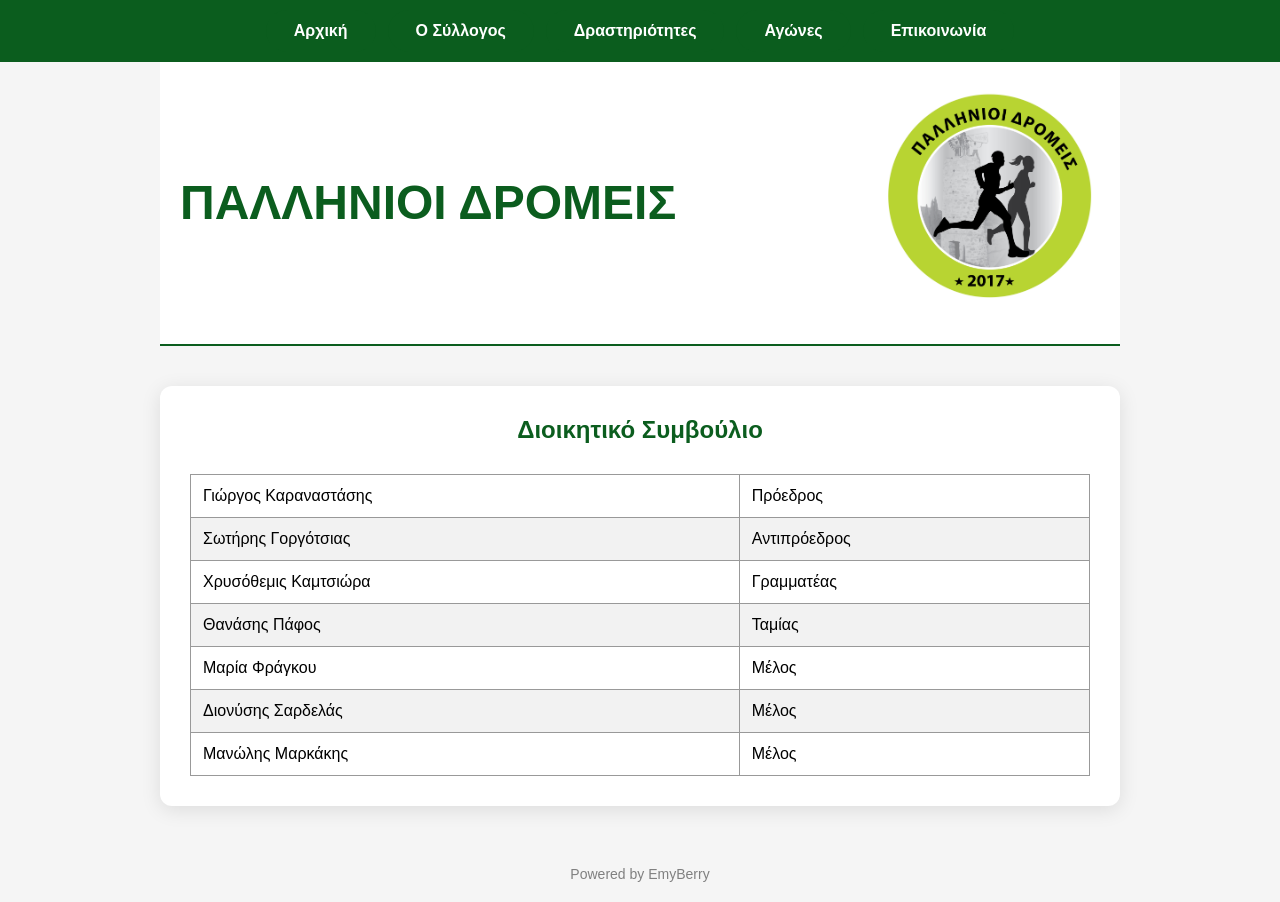
==== index.html @ fac414ab "Update index.html" ====
<!DOCTYPE html>

<html lang="el">
<head>
<meta charset="utf-8"/>
<meta content="width=device-width, initial-scale=1" name="viewport"/>
<title>Παλλήνιοι Δρομείς</title>
<style>

body {
    margin: 0;
    font-family: Arial, Helvetica, sans-serif;
    background-color: #f5f5f5;
    display: flex;
    flex-direction: column;
    align-items: center;
    min-height: 100vh;
}


/* MENU */

.top-menu {
    width: 100%;
    background-color: #0B5D1E;
    padding: 10px 0;
}

.top-menu ul {
    margin: 0;
    padding: 0;
    list-style: none;
    display: flex;
    justify-content: center;
    gap: 12px;
}

.top-menu a {

    display: block;
    padding: 12px 28px;

    color: white;
    text-decoration: none;
    font-weight: bold;

    background-color: #0B5D1E;

    border-radius: 25px;

    transition: all 0.3s ease;
}


.top-menu a:hover {

    background-color: #8BC34A;
    color: white;

    transform: translateY(-2px);

}


/* HEADER */

.header {

    width: 100%;
    max-width: 960px;

    display: flex;
    justify-content: space-between;
    align-items: center;

    padding: 30px 20px;

    background-color: white;

    box-sizing: border-box;

    border-bottom: 2px solid #0B5D1E;

}


.title {

    font-size: 48px;
    font-weight: bold;

    color: #0B5D1E;

    margin:0;

}


.logo {

    max-width:220px;
    height:auto;

}


/* CONTENT */

.content {

    width:100%;
    max-width:960px;

    margin:40px 20px;

    background:white;

    padding:30px;

    box-sizing:border-box;

    border-radius:12px;

    box-shadow:0 4px 20px rgba(0,0,0,0.1);

}


h2 {

    color:#0B5D1E;

    margin-top:0;

    margin-bottom:20px;

    text-align:center;

}



p {

    font-size:16px;

    line-height:1.5;

    text-align:center;

}


/* TABLE */

table {

    border-collapse:collapse;

    width:100%;

    font-size:16px;

    margin-top:30px;

}


th, td {

    border:1px solid #999;

    padding:12px;

    text-align:left;

}


th {

    background-color:#0B5D1E;

    color:white;

}


tr:nth-child(even){

    background-color:#f2f2f2;

}


/* SOCIAL */

.social-links {

    text-align:center;

    line-height:1.6;

    font-size:14px;

}


.social-links a {

    color:#0000EE;

    text-decoration:underline;

}


.social-links a:hover {

    color:#8BC34A;

}



/* FOOTER */


.footer {

    margin-top:auto;

    padding:20px;

    text-align:center;

    color:gray;

    font-size:14px;

}



/* MOBILE */

@media (max-width: 600px) {

    body {
        font-size: 90%;
    }

    h1 {
        font-size: 28px;
    }

    h2 {
        font-size: 22px;
    }

    h3 {
        font-size: 18px;
    }

    p {
        font-size: 15px;
    }

    img {
        max-width: 90%;
        height: auto;
    }

}

</style>
</head>
<body>
<nav class="top-menu">
<ul><li><a href="index.html">Αρχική</a></li>
<li><a href="link1.html">Ο Σύλλογος</a></li>
<li><a href="link2.html">Δραστηριότητες</a></li>
<li><a href="link3.html">Αγώνες</a></li>
<li><a href="link4.html">Επικοινωνία</a></li>
</ul>
</nav>
<header class="header">
<h1 class="title">ΠΑΛΛΗΝΙΟΙ ΔΡΟΜΕΙΣ</h1>
<img alt="Παλλήνιοι Δρομείς Logo" class="logo" src="Παλλήνιοι Δρομείς Logo High resolution.jpg"/>
</header>
<main class="content">
<section class="board">
<h2>Διοικητικό Συμβούλιο</h2>
<table>
<tr>
<td>Γιώργος Καραναστάσης</td>
<td>Πρόεδρος</td>
</tr>
<tr>
<td>Σωτήρης Γοργότσιας</td>
<td>Αντιπρόεδρος</td>
</tr>
<tr>
<td>Χρυσόθεμις Καμτσιώρα</td>
<td>Γραμματέας</td>
</tr>
<tr>
<td>Θανάσης Πάφος</td>
<td>Ταμίας</td>
</tr>
<tr>
<td>Μαρία Φράγκου</td>
<td>Μέλος</td>
</tr>
<tr>
<td>Διονύσης Σαρδελάς</td>
<td>Μέλος</td>
</tr>
<tr>
<td>Μανώλης Μαρκάκης</td>
<td>Μέλος</td>
</tr>
</table>
</section>
</main>

<footer class="footer">

Powered by EmyBerry

</footer>
</body>
</html>
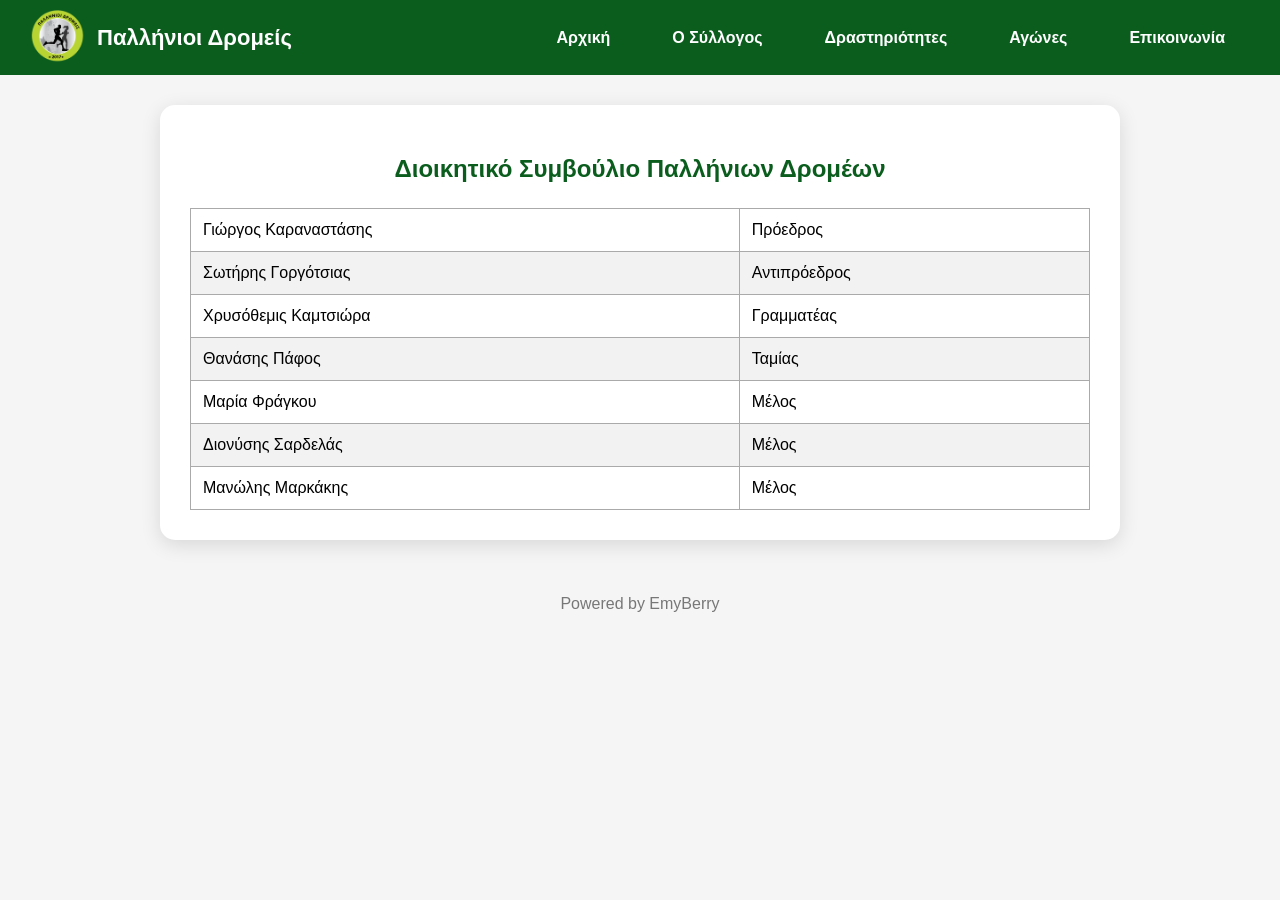
==== commit 0f549ca5: "Add files via upload" ====
--- a/index.html
+++ b/index.html
@@ -1,333 +1,542 @@
-<!DOCTYPE html>
-
-<html lang="el">
-<head>
-<meta charset="utf-8"/>
-<meta content="width=device-width, initial-scale=1" name="viewport"/>
-<title>Παλλήνιοι Δρομείς</title>
-<style>
-
-body {
-    margin: 0;
-    font-family: Arial, Helvetica, sans-serif;
-    background-color: #f5f5f5;
-    display: flex;
-    flex-direction: column;
-    align-items: center;
-    min-height: 100vh;
-}
-
-
-/* MENU */
-
-.top-menu {
-    width: 100%;
-    background-color: #0B5D1E;
-    padding: 10px 0;
-}
-
-.top-menu ul {
-    margin: 0;
-    padding: 0;
-    list-style: none;
-    display: flex;
-    justify-content: center;
-    gap: 12px;
-}
-
-.top-menu a {
-
-    display: block;
-    padding: 12px 28px;
-
-    color: white;
-    text-decoration: none;
-    font-weight: bold;
-
-    background-color: #0B5D1E;
-
-    border-radius: 25px;
-
-    transition: all 0.3s ease;
-}
-
-
-.top-menu a:hover {
-
-    background-color: #8BC34A;
-    color: white;
-
-    transform: translateY(-2px);
-
-}
-
-
-/* HEADER */
-
-.header {
-
-    width: 100%;
-    max-width: 960px;
-
-    display: flex;
-    justify-content: space-between;
-    align-items: center;
-
-    padding: 30px 20px;
-
-    background-color: white;
-
-    box-sizing: border-box;
-
-    border-bottom: 2px solid #0B5D1E;
-
-}
-
-
-.title {
-
-    font-size: 48px;
-    font-weight: bold;
-
-    color: #0B5D1E;
-
-    margin:0;
-
-}
-
-
-.logo {
-
-    max-width:220px;
-    height:auto;
-
-}
-
-
-/* CONTENT */
-
-.content {
-
-    width:100%;
-    max-width:960px;
-
-    margin:40px 20px;
-
-    background:white;
-
-    padding:30px;
-
-    box-sizing:border-box;
-
-    border-radius:12px;
-
-    box-shadow:0 4px 20px rgba(0,0,0,0.1);
-
-}
-
-
-h2 {
-
-    color:#0B5D1E;
-
-    margin-top:0;
-
-    margin-bottom:20px;
-
-    text-align:center;
-
-}
-
-
-
-p {
-
-    font-size:16px;
-
-    line-height:1.5;
-
-    text-align:center;
-
-}
-
-
-/* TABLE */
-
-table {
-
-    border-collapse:collapse;
-
-    width:100%;
-
-    font-size:16px;
-
-    margin-top:30px;
-
-}
-
-
-th, td {
-
-    border:1px solid #999;
-
-    padding:12px;
-
-    text-align:left;
-
-}
-
-
-th {
-
-    background-color:#0B5D1E;
-
-    color:white;
-
-}
-
-
-tr:nth-child(even){
-
-    background-color:#f2f2f2;
-
-}
-
-
-/* SOCIAL */
-
-.social-links {
-
-    text-align:center;
-
-    line-height:1.6;
-
-    font-size:14px;
-
-}
-
-
-.social-links a {
-
-    color:#0000EE;
-
-    text-decoration:underline;
-
-}
-
-
-.social-links a:hover {
-
-    color:#8BC34A;
-
-}
-
-
-
-/* FOOTER */
-
-
-.footer {
-
-    margin-top:auto;
-
-    padding:20px;
-
-    text-align:center;
-
-    color:gray;
-
-    font-size:14px;
-
-}
-
-
-
-/* MOBILE */
-
-@media (max-width: 600px) {
-
-    body {
-        font-size: 90%;
-    }
-
-    h1 {
-        font-size: 28px;
-    }
-
-    h2 {
-        font-size: 22px;
-    }
-
-    h3 {
-        font-size: 18px;
-    }
-
-    p {
-        font-size: 15px;
-    }
-
-    img {
-        max-width: 90%;
-        height: auto;
-    }
-
-}
-
-</style>
-</head>
-<body>
-<nav class="top-menu">
-<ul><li><a href="index.html">Αρχική</a></li>
-<li><a href="link1.html">Ο Σύλλογος</a></li>
-<li><a href="link2.html">Δραστηριότητες</a></li>
-<li><a href="link3.html">Αγώνες</a></li>
-<li><a href="link4.html">Επικοινωνία</a></li>
-</ul>
-</nav>
-<header class="header">
-<h1 class="title">ΠΑΛΛΗΝΙΟΙ ΔΡΟΜΕΙΣ</h1>
-<img alt="Παλλήνιοι Δρομείς Logo" class="logo" src="Παλλήνιοι Δρομείς Logo High resolution.jpg"/>
-</header>
-<main class="content">
-<section class="board">
-<h2>Διοικητικό Συμβούλιο</h2>
-<table>
-<tr>
-<td>Γιώργος Καραναστάσης</td>
-<td>Πρόεδρος</td>
-</tr>
-<tr>
-<td>Σωτήρης Γοργότσιας</td>
-<td>Αντιπρόεδρος</td>
-</tr>
-<tr>
-<td>Χρυσόθεμις Καμτσιώρα</td>
-<td>Γραμματέας</td>
-</tr>
-<tr>
-<td>Θανάσης Πάφος</td>
-<td>Ταμίας</td>
-</tr>
-<tr>
-<td>Μαρία Φράγκου</td>
-<td>Μέλος</td>
-</tr>
-<tr>
-<td>Διονύσης Σαρδελάς</td>
-<td>Μέλος</td>
-</tr>
-<tr>
-<td>Μανώλης Μαρκάκης</td>
-<td>Μέλος</td>
-</tr>
-</table>
-</section>
-</main>
-
-<footer class="footer">
-
-Powered by EmyBerry
-
-</footer>
-</body>
-</html>
+<!DOCTYPE html>
+<html lang="el">
+
+<head>
+
+<meta charset="UTF-8">
+<meta name="viewport" content="width=device-width, initial-scale=1.0">
+
+<title>Παλλήνιοι Δρομείς</title>
+
+<style>
+
+* {
+    box-sizing: border-box;
+}
+
+body {
+    margin:0;
+    font-family: Arial, Helvetica, sans-serif;
+    background:#f5f5f5;
+}
+
+
+/* ================= NAVIGATION ================= */
+
+
+.navbar {
+
+    width:100%;
+    background:#0B5D1E;
+
+    display:flex;
+    align-items:center;
+    justify-content:space-between;
+
+    padding:10px 30px;
+
+}
+
+
+/* LOGO MENU */
+
+.nav-logo {
+
+    display:flex;
+    align-items:center;
+    gap:12px;
+
+    color:white;
+    font-size:22px;
+    font-weight:bold;
+
+}
+
+
+.nav-logo img {
+
+    width:55px;
+    height:55px;
+    object-fit:contain;
+
+}
+
+
+
+/* LINKS */
+
+.nav-links {
+
+    display:flex;
+    list-style:none;
+    gap:12px;
+
+    margin:0;
+    padding:0;
+
+}
+
+
+.nav-links a {
+
+    color:white;
+    text-decoration:none;
+
+    font-weight:bold;
+
+    padding:12px 25px;
+
+    border-radius:25px;
+
+    transition:0.3s;
+
+}
+
+
+.nav-links a:hover {
+
+    background:#8BC34A;
+
+    transform:translateY(-2px);
+
+}
+
+
+/* HAMBURGER */
+
+
+.hamburger {
+
+    display:none;
+
+    color:white;
+
+    font-size:35px;
+
+    cursor:pointer;
+
+}
+
+
+
+
+/* ================= HEADER ================= */
+
+
+.header {
+
+    max-width:960px;
+
+    margin:auto;
+
+    background:white;
+
+    display:flex;
+
+    justify-content:center;
+
+    align-items:center;
+
+    padding:35px 20px;
+
+}
+
+
+.title {
+
+    color:#0B5D1E;
+
+    font-size:48px;
+
+    margin:0;
+
+    text-align:center;
+
+}
+
+
+
+.logo-main {
+
+    display:none;
+
+}
+
+
+
+/* ================= CONTENT ================= */
+
+
+.content {
+
+    max-width:960px;
+
+    margin:30px auto;
+
+    background:white;
+
+    padding:30px;
+
+    border-radius:15px;
+
+    box-shadow:0 5px 20px rgba(0,0,0,0.12);
+
+}
+
+
+
+h2 {
+
+    color:#0B5D1E;
+
+    text-align:center;
+
+}
+
+
+
+table {
+
+    width:100%;
+
+    border-collapse:collapse;
+
+    margin-top:25px;
+
+}
+
+
+
+td {
+
+    border:1px solid #aaa;
+
+    padding:12px;
+
+}
+
+
+
+tr:nth-child(even){
+
+    background:#f2f2f2;
+
+}
+
+
+
+
+/* ================= FOOTER ================= */
+
+
+.footer {
+
+    text-align:center;
+
+    padding:25px;
+
+    color:#777;
+
+}
+
+
+
+/* ================= MOBILE ================= */
+
+
+@media(max-width:700px){
+
+
+
+.navbar {
+
+    padding:10px 15px;
+
+}
+
+
+.nav-logo {
+
+    font-size:18px;
+
+}
+
+
+.nav-logo img {
+
+    width:45px;
+
+    height:45px;
+
+}
+
+
+
+.hamburger {
+
+    display:block;
+
+}
+
+
+
+/* κρυφό menu */
+
+.nav-links {
+
+    position:absolute;
+
+    top:65px;
+
+    right:15px;
+
+    width:240px;
+
+    background:#0B5D1E;
+
+    border-radius:15px;
+
+    flex-direction:column;
+
+    overflow:hidden;
+
+    opacity:0;
+
+    transform:translateY(-20px);
+
+    pointer-events:none;
+
+    transition:0.3s;
+
+}
+
+
+.nav-links.show {
+
+
+    opacity:1;
+
+    transform:translateY(0);
+
+    pointer-events:auto;
+
+
+}
+
+
+
+.nav-links li {
+
+    width:100%;
+
+}
+
+
+
+.nav-links a {
+
+    display:block;
+
+    text-align:center;
+
+    padding:18px;
+
+    border-radius:0;
+
+}
+
+
+
+.header {
+
+    padding:25px 15px;
+
+}
+
+
+
+.title {
+
+    font-size:34px;
+
+}
+
+
+
+.content {
+
+    margin:15px;
+
+    padding:20px;
+
+}
+
+
+
+}
+
+
+
+
+</style>
+
+</head>
+
+
+
+<body>
+
+
+
+<!-- MENU -->
+
+<nav class="navbar">
+
+
+<div class="nav-logo">
+
+<img src="Παλλήνιοι Δρομείς Logo High resolution.jpg">
+
+<span>
+Παλλήνιοι Δρομείς
+</span>
+
+</div>
+
+
+
+<div class="hamburger" onclick="toggleMenu()">
+
+☰
+
+</div>
+
+
+
+<ul class="nav-links" id="navLinks">
+
+
+<li>
+<a href="index.html">Αρχική</a>
+</li>
+
+
+<li>
+<a href="link1.html">Ο Σύλλογος</a>
+</li>
+
+
+<li>
+<a href="link2.html">Δραστηριότητες</a>
+</li>
+
+
+<li>
+<a href="link3.html">Αγώνες</a>
+</li>
+
+
+<li>
+<a href="link4.html">Επικοινωνία</a>
+</li>
+
+
+</ul>
+
+
+
+</nav>
+
+
+<!-- ΠΕΡΙΕΧΟΜΕΝΟ -->
+
+
+<main class="content">
+
+<h2>
+Διοικητικό Συμβούλιο Παλλήνιων Δρομέων
+</h2>
+
+<table>
+
+
+<tr>
+<td>Γιώργος Καραναστάσης</td>
+<td>Πρόεδρος</td>
+</tr>
+
+
+<tr>
+<td>Σωτήρης Γοργότσιας</td>
+<td>Αντιπρόεδρος</td>
+</tr>
+
+
+<tr>
+<td>Χρυσόθεμις Καμτσιώρα</td>
+<td>Γραμματέας</td>
+</tr>
+
+
+<tr>
+<td>Θανάσης Πάφος</td>
+<td>Ταμίας</td>
+</tr>
+
+
+<tr>
+<td>Μαρία Φράγκου</td>
+<td>Μέλος</td>
+</tr>
+
+
+<tr>
+<td>Διονύσης Σαρδελάς</td>
+<td>Μέλος</td>
+</tr>
+
+
+<tr>
+<td>Μανώλης Μαρκάκης</td>
+<td>Μέλος</td>
+</tr>
+
+
+</table>
+
+
+</main>
+
+
+
+
+
+<footer class="footer">
+
+Powered by EmyBerry
+
+</footer>
+
+
+
+
+
+<script>
+
+
+function toggleMenu(){
+
+document
+.getElementById("navLinks")
+.classList.toggle("show");
+
+}
+
+
+</script>
+
+
+
+</body>
+
+</html>
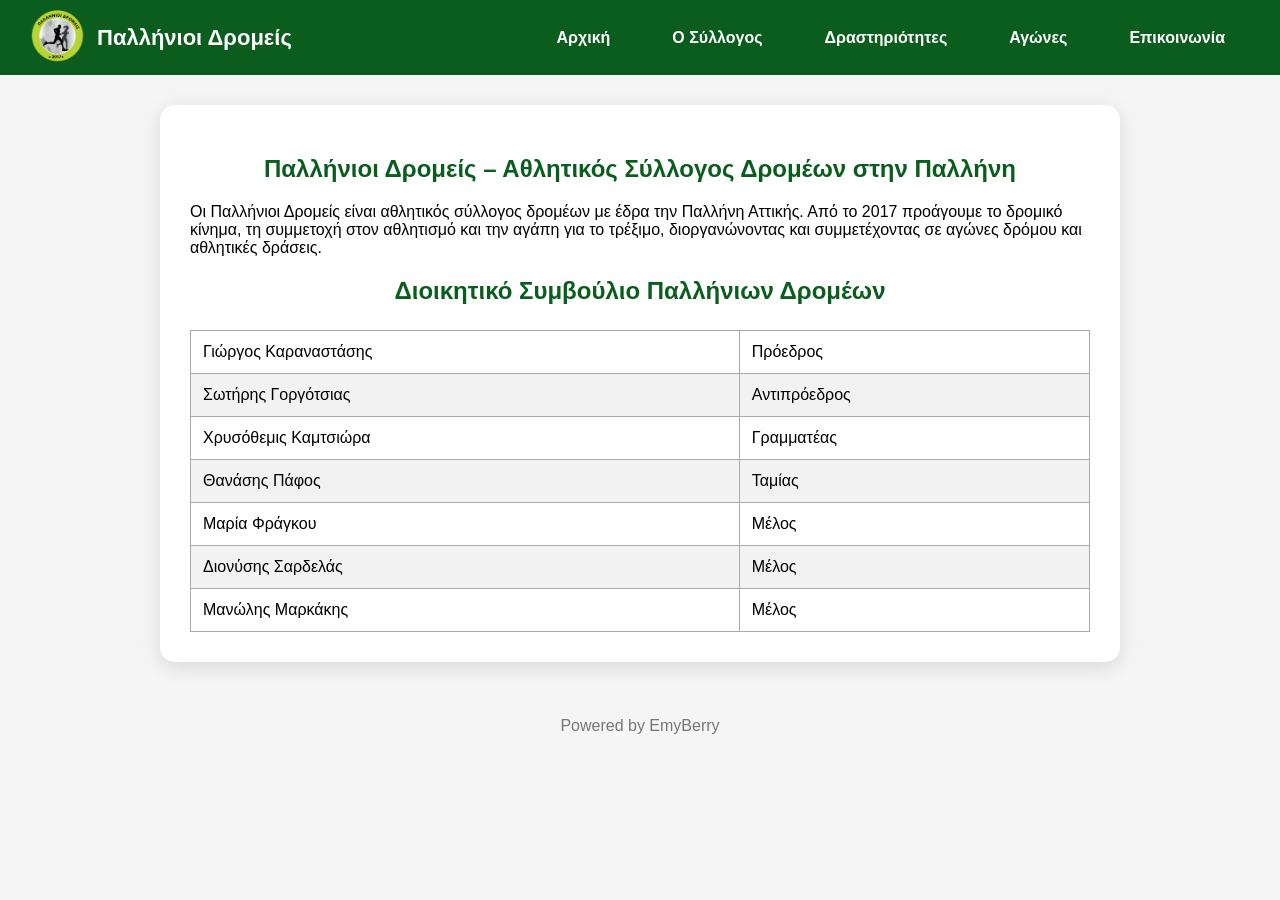
==== commit 58a518d5: "Add files via upload" ====
--- a/index.html
+++ b/index.html
@@ -4,9 +4,8 @@
 <head>
 
 <meta charset="UTF-8">
-<meta name="viewport" content="width=device-width, initial-scale=1.0">
-
-<title>Παλλήνιοι Δρομείς</title>
+<meta name="description" content="Οι Παλλήνιοι Δρομείς είναι αθλητικός σύλλογος δρομέων στην Παλλήνη Αττικής. Αγώνες δρόμου, αθλητικές δράσεις και ο Παλλήνιος Δρόμος.">
+<title>Παλλήνιοι Δρομείς | Αθλητικός Σύλλογος Δρομέων Παλλήνης</title>
 
 <style>
 
@@ -452,7 +451,8 @@
 
 
 <main class="content">
-
+<h2>Παλλήνιοι Δρομείς – Αθλητικός Σύλλογος Δρομέων στην Παλλήνη</h2>
+Οι Παλλήνιοι Δρομείς είναι αθλητικός σύλλογος δρομέων με έδρα την Παλλήνη Αττικής. Από το 2017 προάγουμε το δρομικό κίνημα, τη συμμετοχή στον αθλητισμό και την αγάπη για το τρέξιμο, διοργανώνοντας και συμμετέχοντας σε αγώνες δρόμου και αθλητικές δράσεις.
 <h2>
 Διοικητικό Συμβούλιο Παλλήνιων Δρομέων
 </h2>
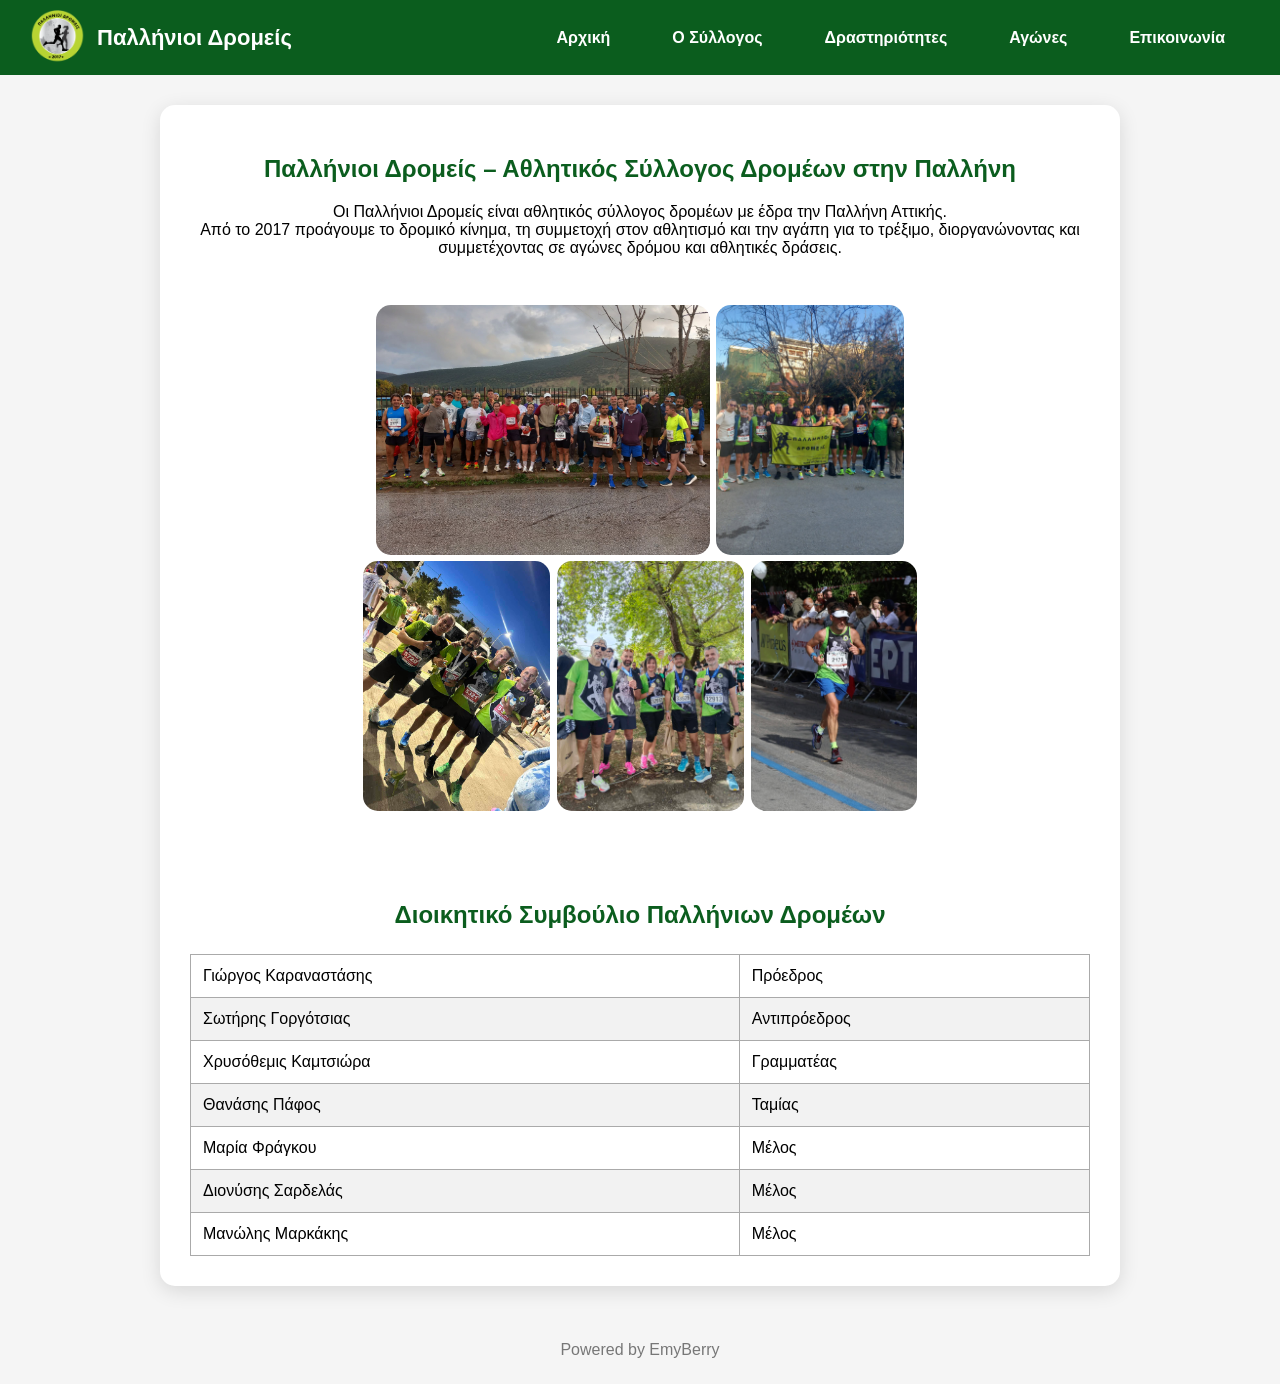
==== commit 716deae5: "Add files via upload" ====
--- a/index.html
+++ b/index.html
@@ -2,10 +2,19 @@
 <html lang="el">
 
 <head>
-
+<!-- Google tag (gtag.js) -->
+<script async src="https://www.googletagmanager.com/gtag/js?id=G-YLR9Y5C6YE"></script>
+<script>
+  window.dataLayer = window.dataLayer || [];
+  function gtag(){dataLayer.push(arguments);}
+  gtag('js', new Date());
+
+  gtag('config', 'G-YLR9Y5C6YE');
+</script>
 <meta charset="UTF-8">
-<meta name="description" content="Οι Παλλήνιοι Δρομείς είναι αθλητικός σύλλογος δρομέων στην Παλλήνη Αττικής. Αγώνες δρόμου, αθλητικές δράσεις και ο Παλλήνιος Δρόμος.">
-<title>Παλλήνιοι Δρομείς | Αθλητικός Σύλλογος Δρομέων Παλλήνης</title>
+<meta name="viewport" content="width=device-width, initial-scale=1.0">
+
+<title>Παλλήνιοι Δρομείς </title>
 
 <style>
 
@@ -452,10 +461,43 @@
 
 <main class="content">
 <h2>Παλλήνιοι Δρομείς – Αθλητικός Σύλλογος Δρομέων στην Παλλήνη</h2>
-Οι Παλλήνιοι Δρομείς είναι αθλητικός σύλλογος δρομέων με έδρα την Παλλήνη Αττικής. Από το 2017 προάγουμε το δρομικό κίνημα, τη συμμετοχή στον αθλητισμό και την αγάπη για το τρέξιμο, διοργανώνοντας και συμμετέχοντας σε αγώνες δρόμου και αθλητικές δράσεις.
+<center>Οι Παλλήνιοι Δρομείς είναι αθλητικός σύλλογος δρομέων με έδρα την Παλλήνη Αττικής. 
+<br>Από το 2017 προάγουμε το δρομικό κίνημα, τη συμμετοχή στον αθλητισμό και την αγάπη για το τρέξιμο, διοργανώνοντας και συμμετέχοντας σε αγώνες δρόμου και αθλητικές δράσεις.
 <h2>
+
+
+<br>
+<section class="photos">
+<center>
+
+<img src="marathon.jpg"  height="250"
+     style="border-radius: 15px; object-fit: cover;"
+     alt="Παλλήνιοι Δρομείς">
+
+<img src="1.jpg"  height="250"
+     style="border-radius: 15px; object-fit: cover;"
+     alt="Παλλήνιοι Δρομείς">
+<br>
+<img src="2.jpg"  height="250"
+     style="border-radius: 15px; object-fit: cover;"
+     alt="Παλλήνιοι Δρομείς">
+<img src="3.jpg"  height="250"
+     style="border-radius: 15px; object-fit: cover;"
+     alt="Παλλήνιοι Δρομείς">
+<img src="4.jpg"  height="250"
+     style="border-radius: 15px; object-fit: cover;"
+     alt="Παλλήνιοι Δρομείς">
+
+<br>
+<br>
+<br>
+<br>
+
+
 Διοικητικό Συμβούλιο Παλλήνιων Δρομέων
 </h2>
+
+
 
 <table>
 
@@ -539,4 +581,4 @@
 
 </body>
 
-</html>+</html>
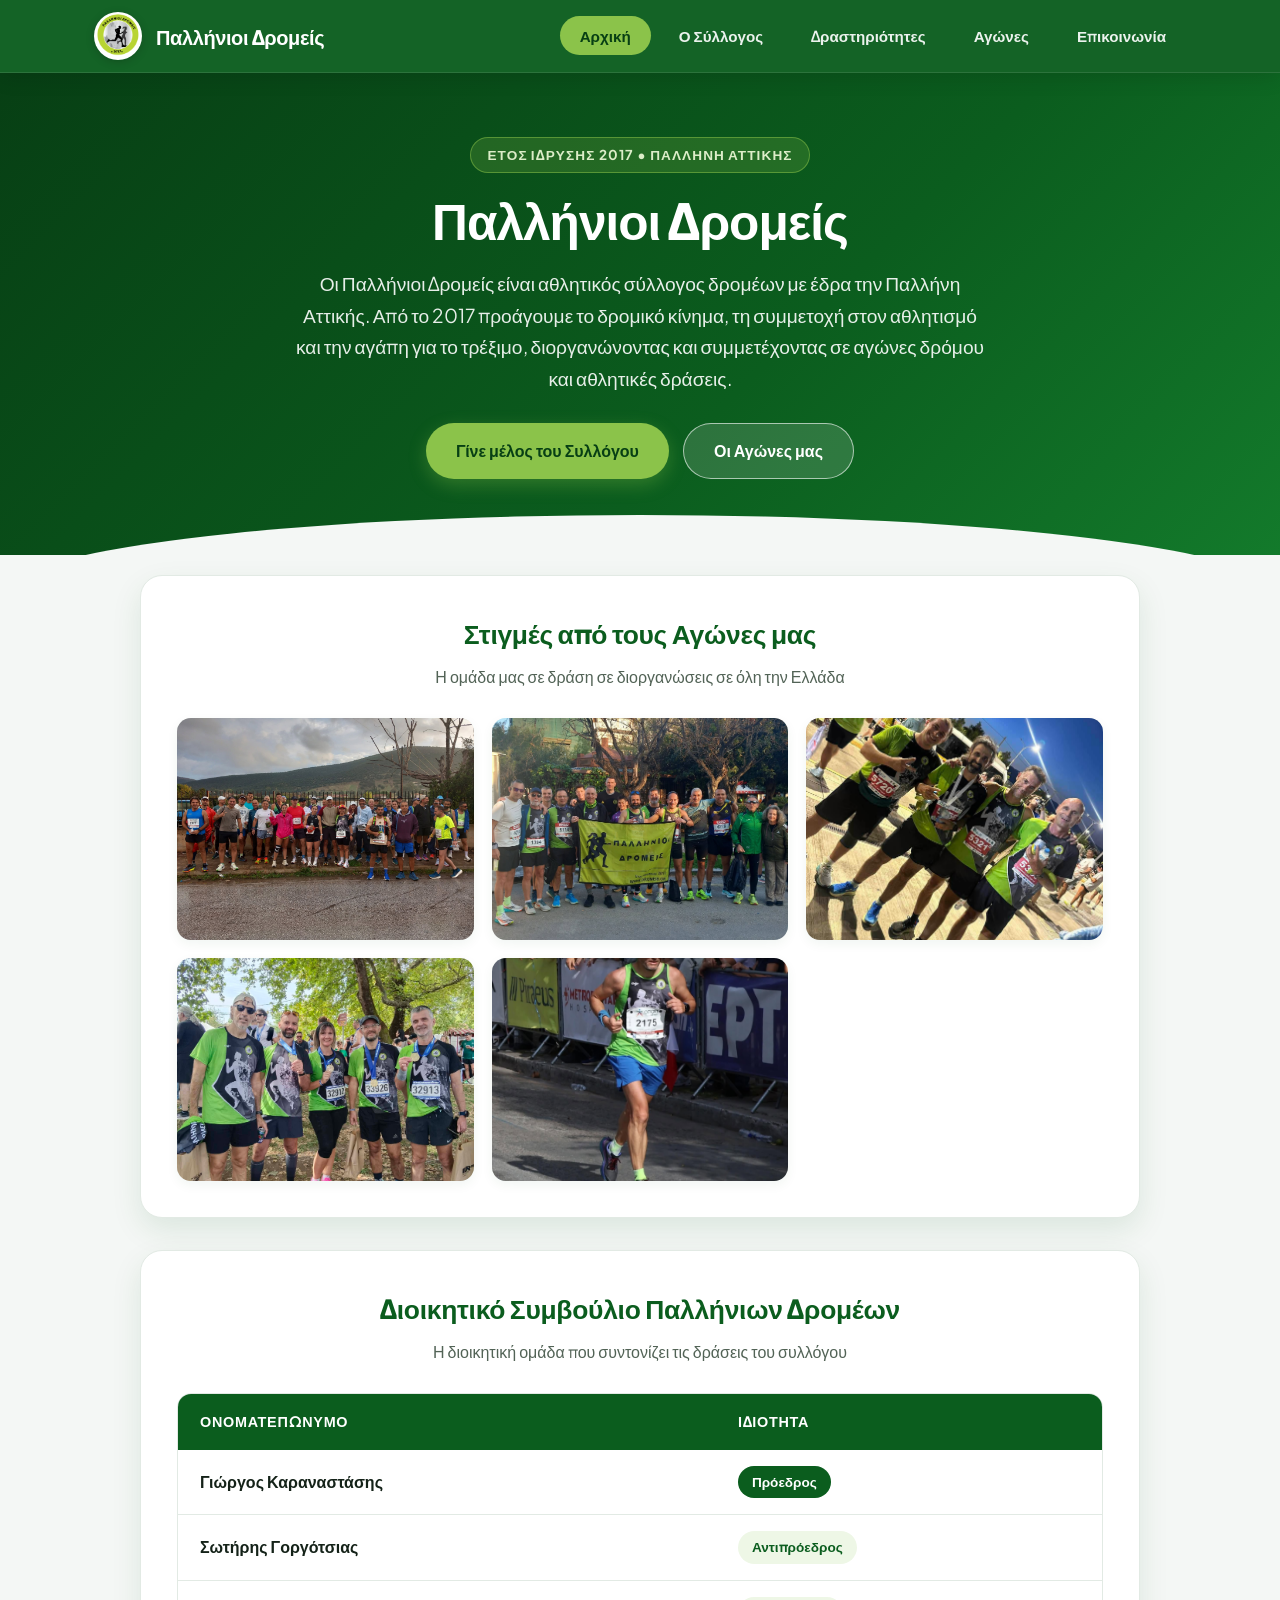
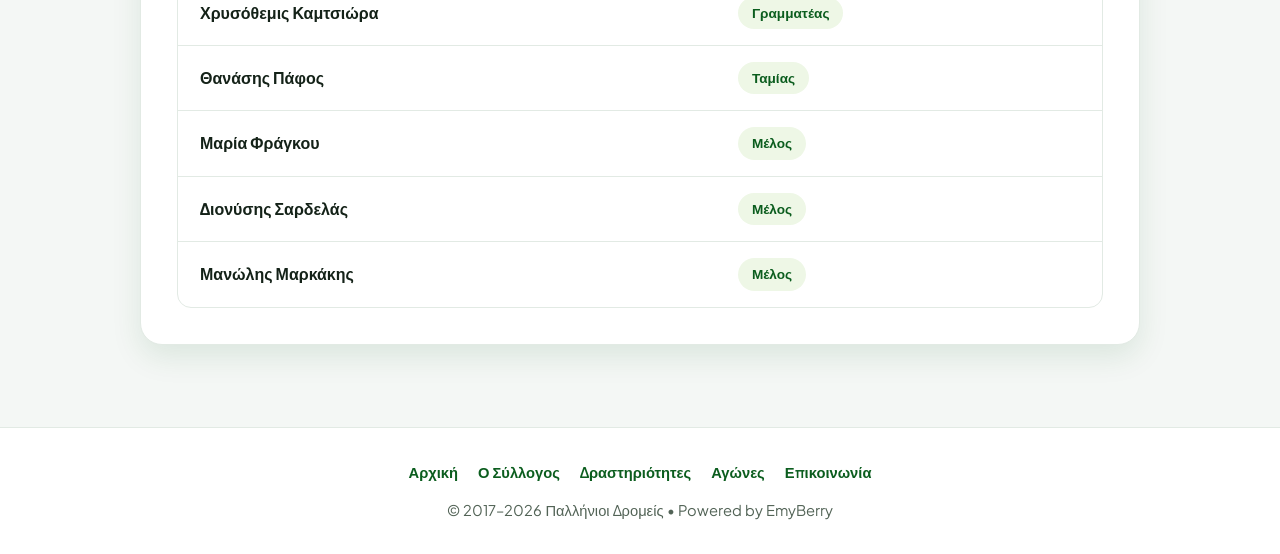
==== commit fae093a1: "Add files via upload" ====
--- a/index.html
+++ b/index.html
@@ -1,584 +1,142 @@
-<!DOCTYPE html>
-<html lang="el">
-
-<head>
-<!-- Google tag (gtag.js) -->
-<script async src="https://www.googletagmanager.com/gtag/js?id=G-YLR9Y5C6YE"></script>
-<script>
-  window.dataLayer = window.dataLayer || [];
-  function gtag(){dataLayer.push(arguments);}
-  gtag('js', new Date());
-
-  gtag('config', 'G-YLR9Y5C6YE');
-</script>
-<meta charset="UTF-8">
-<meta name="viewport" content="width=device-width, initial-scale=1.0">
-
-<title>Παλλήνιοι Δρομείς </title>
-
-<style>
-
-* {
-    box-sizing: border-box;
-}
-
-body {
-    margin:0;
-    font-family: Arial, Helvetica, sans-serif;
-    background:#f5f5f5;
-}
-
-
-/* ================= NAVIGATION ================= */
-
-
-.navbar {
-
-    width:100%;
-    background:#0B5D1E;
-
-    display:flex;
-    align-items:center;
-    justify-content:space-between;
-
-    padding:10px 30px;
-
-}
-
-
-/* LOGO MENU */
-
-.nav-logo {
-
-    display:flex;
-    align-items:center;
-    gap:12px;
-
-    color:white;
-    font-size:22px;
-    font-weight:bold;
-
-}
-
-
-.nav-logo img {
-
-    width:55px;
-    height:55px;
-    object-fit:contain;
-
-}
-
-
-
-/* LINKS */
-
-.nav-links {
-
-    display:flex;
-    list-style:none;
-    gap:12px;
-
-    margin:0;
-    padding:0;
-
-}
-
-
-.nav-links a {
-
-    color:white;
-    text-decoration:none;
-
-    font-weight:bold;
-
-    padding:12px 25px;
-
-    border-radius:25px;
-
-    transition:0.3s;
-
-}
-
-
-.nav-links a:hover {
-
-    background:#8BC34A;
-
-    transform:translateY(-2px);
-
-}
-
-
-/* HAMBURGER */
-
-
-.hamburger {
-
-    display:none;
-
-    color:white;
-
-    font-size:35px;
-
-    cursor:pointer;
-
-}
-
-
-
-
-/* ================= HEADER ================= */
-
-
-.header {
-
-    max-width:960px;
-
-    margin:auto;
-
-    background:white;
-
-    display:flex;
-
-    justify-content:center;
-
-    align-items:center;
-
-    padding:35px 20px;
-
-}
-
-
-.title {
-
-    color:#0B5D1E;
-
-    font-size:48px;
-
-    margin:0;
-
-    text-align:center;
-
-}
-
-
-
-.logo-main {
-
-    display:none;
-
-}
-
-
-
-/* ================= CONTENT ================= */
-
-
-.content {
-
-    max-width:960px;
-
-    margin:30px auto;
-
-    background:white;
-
-    padding:30px;
-
-    border-radius:15px;
-
-    box-shadow:0 5px 20px rgba(0,0,0,0.12);
-
-}
-
-
-
-h2 {
-
-    color:#0B5D1E;
-
-    text-align:center;
-
-}
-
-
-
-table {
-
-    width:100%;
-
-    border-collapse:collapse;
-
-    margin-top:25px;
-
-}
-
-
-
-td {
-
-    border:1px solid #aaa;
-
-    padding:12px;
-
-}
-
-
-
-tr:nth-child(even){
-
-    background:#f2f2f2;
-
-}
-
-
-
-
-/* ================= FOOTER ================= */
-
-
-.footer {
-
-    text-align:center;
-
-    padding:25px;
-
-    color:#777;
-
-}
-
-
-
-/* ================= MOBILE ================= */
-
-
-@media(max-width:700px){
-
-
-
-.navbar {
-
-    padding:10px 15px;
-
-}
-
-
-.nav-logo {
-
-    font-size:18px;
-
-}
-
-
-.nav-logo img {
-
-    width:45px;
-
-    height:45px;
-
-}
-
-
-
-.hamburger {
-
-    display:block;
-
-}
-
-
-
-/* κρυφό menu */
-
-.nav-links {
-
-    position:absolute;
-
-    top:65px;
-
-    right:15px;
-
-    width:240px;
-
-    background:#0B5D1E;
-
-    border-radius:15px;
-
-    flex-direction:column;
-
-    overflow:hidden;
-
-    opacity:0;
-
-    transform:translateY(-20px);
-
-    pointer-events:none;
-
-    transition:0.3s;
-
-}
-
-
-.nav-links.show {
-
-
-    opacity:1;
-
-    transform:translateY(0);
-
-    pointer-events:auto;
-
-
-}
-
-
-
-.nav-links li {
-
-    width:100%;
-
-}
-
-
-
-.nav-links a {
-
-    display:block;
-
-    text-align:center;
-
-    padding:18px;
-
-    border-radius:0;
-
-}
-
-
-
-.header {
-
-    padding:25px 15px;
-
-}
-
-
-
-.title {
-
-    font-size:34px;
-
-}
-
-
-
-.content {
-
-    margin:15px;
-
-    padding:20px;
-
-}
-
-
-
-}
-
-
-
-
-</style>
-
-</head>
-
-
-
-<body>
-
-
-
-<!-- MENU -->
-
-<nav class="navbar">
-
-
-<div class="nav-logo">
-
-<img src="Παλλήνιοι Δρομείς Logo High resolution.jpg">
-
-<span>
-Παλλήνιοι Δρομείς
-</span>
-
-</div>
-
-
-
-<div class="hamburger" onclick="toggleMenu()">
-
-☰
-
-</div>
-
-
-
-<ul class="nav-links" id="navLinks">
-
-
-<li>
-<a href="index.html">Αρχική</a>
-</li>
-
-
-<li>
-<a href="link1.html">Ο Σύλλογος</a>
-</li>
-
-
-<li>
-<a href="link2.html">Δραστηριότητες</a>
-</li>
-
-
-<li>
-<a href="link3.html">Αγώνες</a>
-</li>
-
-
-<li>
-<a href="link4.html">Επικοινωνία</a>
-</li>
-
-
-</ul>
-
-
-
-</nav>
-
-
-<!-- ΠΕΡΙΕΧΟΜΕΝΟ -->
-
-
-<main class="content">
-<h2>Παλλήνιοι Δρομείς – Αθλητικός Σύλλογος Δρομέων στην Παλλήνη</h2>
-<center>Οι Παλλήνιοι Δρομείς είναι αθλητικός σύλλογος δρομέων με έδρα την Παλλήνη Αττικής. 
-<br>Από το 2017 προάγουμε το δρομικό κίνημα, τη συμμετοχή στον αθλητισμό και την αγάπη για το τρέξιμο, διοργανώνοντας και συμμετέχοντας σε αγώνες δρόμου και αθλητικές δράσεις.
-<h2>
-
-
-<br>
-<section class="photos">
-<center>
-
-<img src="marathon.jpg"  height="250"
-     style="border-radius: 15px; object-fit: cover;"
-     alt="Παλλήνιοι Δρομείς">
-
-<img src="1.jpg"  height="250"
-     style="border-radius: 15px; object-fit: cover;"
-     alt="Παλλήνιοι Δρομείς">
-<br>
-<img src="2.jpg"  height="250"
-     style="border-radius: 15px; object-fit: cover;"
-     alt="Παλλήνιοι Δρομείς">
-<img src="3.jpg"  height="250"
-     style="border-radius: 15px; object-fit: cover;"
-     alt="Παλλήνιοι Δρομείς">
-<img src="4.jpg"  height="250"
-     style="border-radius: 15px; object-fit: cover;"
-     alt="Παλλήνιοι Δρομείς">
-
-<br>
-<br>
-<br>
-<br>
-
-
-Διοικητικό Συμβούλιο Παλλήνιων Δρομέων
-</h2>
-
-
-
-<table>
-
-
-<tr>
-<td>Γιώργος Καραναστάσης</td>
-<td>Πρόεδρος</td>
-</tr>
-
-
-<tr>
-<td>Σωτήρης Γοργότσιας</td>
-<td>Αντιπρόεδρος</td>
-</tr>
-
-
-<tr>
-<td>Χρυσόθεμις Καμτσιώρα</td>
-<td>Γραμματέας</td>
-</tr>
-
-
-<tr>
-<td>Θανάσης Πάφος</td>
-<td>Ταμίας</td>
-</tr>
-
-
-<tr>
-<td>Μαρία Φράγκου</td>
-<td>Μέλος</td>
-</tr>
-
-
-<tr>
-<td>Διονύσης Σαρδελάς</td>
-<td>Μέλος</td>
-</tr>
-
-
-<tr>
-<td>Μανώλης Μαρκάκης</td>
-<td>Μέλος</td>
-</tr>
-
-
-</table>
-
-
-</main>
-
-
-
-
-
-<footer class="footer">
-
-Powered by EmyBerry
-
-</footer>
-
-
-
-
-
-<script>
-
-
-function toggleMenu(){
-
-document
-.getElementById("navLinks")
-.classList.toggle("show");
-
-}
-
-
-</script>
-
-
-
-</body>
-
-</html>
+<!DOCTYPE html>
+<html lang="el">
+<head>
+    <!-- Google tag (gtag.js) -->
+    <script async src="https://www.googletagmanager.com/gtag/js?id=G-YLR9Y5C6YE"></script>
+    <script>
+      window.dataLayer = window.dataLayer || [];
+      function gtag(){dataLayer.push(arguments);}
+      gtag('js', new Date());
+      gtag('config', 'G-YLR9Y5C6YE');
+    </script>
+    <meta charset="UTF-8">
+    <meta name="viewport" content="width=device-width, initial-scale=1.0">
+    <meta name="description" content="Παλλήνιοι Δρομείς – Αθλητικός Σύλλογος Δρομέων με έδρα την Παλλήνη Αττικής. Από το 2017 προάγουμε το δρομικό κίνημα και τη συμμετοχή στον αθλητισμό.">
+    <title>Παλλήνιοι Δρομείς – Αθλητικός Σύλλογος Δρομέων στην Παλλήνη</title>
+    <link rel="stylesheet" href="style.css">
+</head>
+<body>
+
+    <nav class="navbar">
+        <div class="nav-container">
+            <a href="index.html" class="nav-logo">
+                <img src="Παλλήνιοι Δρομείς Logo High resolution.jpg" alt="Παλλήνιοι Δρομείς Logo">
+                <span>Παλλήνιοι Δρομείς</span>
+            </a>
+            <button class="hamburger" onclick="toggleMenu()" aria-label="Άνοιγμα μενού">☰</button>
+            <ul class="nav-links" id="navLinks">
+                <li><a href="index.html" class="active">Αρχική</a></li>
+                <li><a href="link1.html">Ο Σύλλογος</a></li>
+                <li><a href="link2.html">Δραστηριότητες</a></li>
+                <li><a href="link3.html">Αγώνες</a></li>
+                <li><a href="link4.html">Επικοινωνία</a></li>
+            </ul>
+        </div>
+    </nav>
+
+    <header class="hero">
+        <div class="hero-inner">
+            <span class="hero-badge">Έτος Ίδρυσης 2017 • Παλλήνη Αττικής</span>
+            <h1>Παλλήνιοι Δρομείς</h1>
+            <p>
+                Οι Παλλήνιοι Δρομείς είναι αθλητικός σύλλογος δρομέων με έδρα την Παλλήνη Αττικής. 
+                Από το 2017 προάγουμε το δρομικό κίνημα, τη συμμετοχή στον αθλητισμό και την αγάπη για το τρέξιμο, διοργανώνοντας και συμμετέχοντας σε αγώνες δρόμου και αθλητικές δράσεις.
+            </p>
+            <div class="hero-actions">
+                <a href="https://docs.google.com/forms/d/e/1FAIpQLSdyOeB3TkOv_56ZEMAT5_7VvpptlENomtCvIJDAaizdkoRzAA/viewform" target="_blank" class="btn btn-accent">
+                    Γίνε μέλος του Συλλόγου
+                </a>
+                <a href="link3.html" class="btn btn-outline">
+                    Οι Αγώνες μας
+                </a>
+            </div>
+        </div>
+    </header>
+
+    <main class="container">
+        <section class="card">
+            <h2 class="section-title">Στιγμές από τους Αγώνες μας</h2>
+            <p class="section-subtitle">Η ομάδα μας σε δράση σε διοργανώσεις σε όλη την Ελλάδα</p>
+            <div class="gallery-grid">
+                <div class="gallery-item">
+                    <img src="marathon.jpg" alt="Παλλήνιοι Δρομείς στον Μαραθώνιο">
+                </div>
+                <div class="gallery-item">
+                    <img src="1.jpg" alt="Ομαδική φωτογραφία Παλλήνιοι Δρομείς">
+                </div>
+                <div class="gallery-item">
+                    <img src="2.jpg" alt="Δρομείς του συλλόγου σε νυχτερινό αγώνα">
+                </div>
+                <div class="gallery-item">
+                    <img src="3.jpg" alt="Τερματισμός και μετάλλια Παλλήνιοι Δρομείς">
+                </div>
+                <div class="gallery-item">
+                    <img src="4.jpg" alt="Συμμετοχή Παλλήνιων Δρομέων σε αγώνα δρόμου">
+                </div>
+            </div>
+        </section>
+
+        <section class="card">
+            <h2 class="section-title">Διοικητικό Συμβούλιο Παλλήνιων Δρομέων</h2>
+            <p class="section-subtitle">Η διοικητική ομάδα που συντονίζει τις δράσεις του συλλόγου</p>
+            <div class="table-wrapper">
+                <table class="modern-table">
+                    <thead>
+                        <tr>
+                            <th>Ονοματεπώνυμο</th>
+                            <th>Ιδιότητα</th>
+                        </tr>
+                    </thead>
+                    <tbody>
+                        <tr>
+                            <td class="member-name">Γιώργος Καραναστάσης</td>
+                            <td><span class="role-badge president">Πρόεδρος</span></td>
+                        </tr>
+                        <tr>
+                            <td class="member-name">Σωτήρης Γοργότσιας</td>
+                            <td><span class="role-badge">Αντιπρόεδρος</span></td>
+                        </tr>
+                        <tr>
+                            <td class="member-name">Χρυσόθεμις Καμτσιώρα</td>
+                            <td><span class="role-badge">Γραμματέας</span></td>
+                        </tr>
+                        <tr>
+                            <td class="member-name">Θανάσης Πάφος</td>
+                            <td><span class="role-badge">Ταμίας</span></td>
+                        </tr>
+                        <tr>
+                            <td class="member-name">Μαρία Φράγκου</td>
+                            <td><span class="role-badge">Μέλος</span></td>
+                        </tr>
+                        <tr>
+                            <td class="member-name">Διονύσης Σαρδελάς</td>
+                            <td><span class="role-badge">Μέλος</span></td>
+                        </tr>
+                        <tr>
+                            <td class="member-name">Μανώλης Μαρκάκης</td>
+                            <td><span class="role-badge">Μέλος</span></td>
+                        </tr>
+                    </tbody>
+                </table>
+            </div>
+        </section>
+    </main>
+
+    <footer class="footer">
+        <div class="footer-links">
+            <a href="index.html">Αρχική</a>
+            <a href="link1.html">Ο Σύλλογος</a>
+            <a href="link2.html">Δραστηριότητες</a>
+            <a href="link3.html">Αγώνες</a>
+            <a href="link4.html">Επικοινωνία</a>
+        </div>
+        <p>© 2017–2026 Παλλήνιοι Δρομείς • Powered by EmyBerry</p>
+    </footer>
+
+    <script>
+        function toggleMenu() {
+            document.getElementById("navLinks").classList.toggle("show");
+        }
+    </script>
+</body>
+</html>
--- a/style.css
+++ b/style.css
@@ -0,0 +1,695 @@
+@import url('https://fonts.googleapis.com/css2?family=Plus+Jakarta+Sans:wght@400;500;600;700;800&display=swap');
+
+:root {
+    --primary: #0B5D1E;
+    --primary-dark: #073f14;
+    --primary-light: #137a2b;
+    --accent: #8BC34A;
+    --accent-soft: #eef7e6;
+    --bg-main: #f4f7f5;
+    --bg-card: #ffffff;
+    --text-dark: #142218;
+    --text-muted: #526356;
+    --border-light: #e2eae4;
+    --shadow-sm: 0 4px 12px rgba(11, 93, 30, 0.06);
+    --shadow-md: 0 12px 30px rgba(11, 93, 30, 0.10);
+    --shadow-lg: 0 20px 40px rgba(11, 93, 30, 0.15);
+    --radius-md: 14px;
+    --radius-lg: 22px;
+    --radius-pill: 50px;
+    --transition: all 0.3s cubic-bezier(0.25, 0.8, 0.25, 1);
+}
+
+* {
+    box-sizing: border-box;
+    margin: 0;
+    padding: 0;
+}
+
+body {
+    font-family: 'Plus Jakarta Sans', -apple-system, BlinkMacSystemFont, 'Segoe UI', Roboto, sans-serif;
+    background-color: var(--bg-main);
+    color: var(--text-dark);
+    line-height: 1.65;
+    display: flex;
+    flex-direction: column;
+    min-height: 100vh;
+    -webkit-font-smoothing: antialiased;
+}
+
+/* ================= STICKY NAVIGATION ================= */
+.navbar {
+    position: sticky;
+    top: 0;
+    z-index: 1000;
+    width: 100%;
+    background: rgba(11, 93, 30, 0.96);
+    backdrop-filter: blur(12px);
+    -webkit-backdrop-filter: blur(12px);
+    border-bottom: 1px solid rgba(255, 255, 255, 0.1);
+    box-shadow: 0 4px 20px rgba(0, 0, 0, 0.12);
+}
+
+.nav-container {
+    max-width: 1140px;
+    margin: 0 auto;
+    padding: 12px 24px;
+    display: flex;
+    align-items: center;
+    justify-content: space-between;
+}
+
+.nav-logo {
+    display: flex;
+    align-items: center;
+    gap: 14px;
+    color: #ffffff;
+    text-decoration: none;
+    font-size: 1.25rem;
+    font-weight: 800;
+    letter-spacing: -0.02em;
+}
+
+.nav-logo img {
+    width: 48px;
+    height: 48px;
+    object-fit: contain;
+    border-radius: 50%;
+    background: #ffffff;
+    padding: 2px;
+    box-shadow: 0 2px 8px rgba(0, 0, 0, 0.2);
+}
+
+.nav-links {
+    display: flex;
+    list-style: none;
+    gap: 8px;
+    align-items: center;
+}
+
+.nav-links a {
+    color: rgba(255, 255, 255, 0.92);
+    text-decoration: none;
+    font-weight: 600;
+    font-size: 0.95rem;
+    padding: 10px 20px;
+    border-radius: var(--radius-pill);
+    transition: var(--transition);
+}
+
+.nav-links a:hover,
+.nav-links a.active {
+    background: var(--accent);
+    color: var(--primary-dark);
+    font-weight: 700;
+    transform: translateY(-1px);
+}
+
+.hamburger {
+    display: none;
+    background: none;
+    border: none;
+    color: #ffffff;
+    font-size: 1.8rem;
+    cursor: pointer;
+    padding: 4px 8px;
+    line-height: 1;
+}
+
+/* ================= HERO BANNER ================= */
+.hero {
+    background: linear-gradient(135deg, var(--primary-dark) 0%, var(--primary) 60%, var(--primary-light) 100%);
+    color: #ffffff;
+    padding: 64px 24px 76px;
+    text-align: center;
+    position: relative;
+    overflow: hidden;
+}
+
+.hero::after {
+    content: '';
+    position: absolute;
+    bottom: -40px;
+    left: 0;
+    right: 0;
+    height: 80px;
+    background: var(--bg-main);
+    border-radius: 50% 50% 0 0 / 100% 100% 0 0;
+}
+
+.hero-inner {
+    max-width: 820px;
+    margin: 0 auto;
+    position: relative;
+    z-index: 2;
+}
+
+.hero-badge {
+    display: inline-block;
+    background: rgba(139, 195, 74, 0.2);
+    border: 1px solid rgba(139, 195, 74, 0.5);
+    color: #dcedc8;
+    font-size: 0.85rem;
+    font-weight: 700;
+    text-transform: uppercase;
+    letter-spacing: 0.08em;
+    padding: 6px 16px;
+    border-radius: var(--radius-pill);
+    margin-bottom: 18px;
+}
+
+.hero h1 {
+    font-size: clamp(2rem, 4.5vw, 3.1rem);
+    font-weight: 800;
+    line-height: 1.18;
+    margin-bottom: 18px;
+    letter-spacing: -0.02em;
+}
+
+.hero p {
+    font-size: clamp(1.05rem, 2vw, 1.2rem);
+    color: rgba(255, 255, 255, 0.9);
+    max-width: 700px;
+    margin: 0 auto 28px;
+    font-weight: 400;
+}
+
+.hero-actions {
+    display: flex;
+    gap: 14px;
+    justify-content: center;
+    flex-wrap: wrap;
+}
+
+/* ================= PAGE HEADER (SUBPAGES) ================= */
+.page-header {
+    background: linear-gradient(135deg, var(--primary-dark) 0%, var(--primary) 100%);
+    color: #ffffff;
+    padding: 48px 24px 62px;
+    text-align: center;
+    position: relative;
+}
+
+.page-header::after {
+    content: '';
+    position: absolute;
+    bottom: -24px;
+    left: 0;
+    right: 0;
+    height: 48px;
+    background: var(--bg-main);
+    border-radius: 50% 50% 0 0 / 100% 100% 0 0;
+}
+
+.page-header h1 {
+    font-size: clamp(1.8rem, 4vw, 2.6rem);
+    font-weight: 800;
+    margin-bottom: 8px;
+    position: relative;
+    z-index: 2;
+}
+
+.page-header p {
+    color: rgba(255, 255, 255, 0.85);
+    font-size: 1.05rem;
+    max-width: 640px;
+    margin: 0 auto;
+    position: relative;
+    z-index: 2;
+}
+
+/* ================= MAIN CONTAINER & CARDS ================= */
+.container {
+    max-width: 1040px;
+    width: 100%;
+    margin: 0 auto;
+    padding: 20px 20px 50px;
+    flex: 1;
+}
+
+.card {
+    background: var(--bg-card);
+    border-radius: var(--radius-lg);
+    padding: 36px;
+    box-shadow: var(--shadow-md);
+    border: 1px solid var(--border-light);
+    margin-bottom: 32px;
+}
+
+.section-title {
+    color: var(--primary);
+    font-size: 1.65rem;
+    font-weight: 800;
+    margin-bottom: 8px;
+    text-align: center;
+    letter-spacing: -0.01em;
+}
+
+.section-subtitle {
+    color: var(--text-muted);
+    text-align: center;
+    margin-bottom: 28px;
+    font-size: 1rem;
+}
+
+/* ================= PHOTO GALLERY ================= */
+.gallery-grid {
+    display: grid;
+    grid-template-columns: repeat(auto-fit, minmax(280px, 1fr));
+    gap: 18px;
+    margin-top: 20px;
+}
+
+.gallery-item {
+    position: relative;
+    border-radius: var(--radius-md);
+    overflow: hidden;
+    aspect-ratio: 4 / 3;
+    background: #e8efe9;
+    box-shadow: var(--shadow-sm);
+}
+
+.gallery-item img {
+    width: 100%;
+    height: 100%;
+    object-fit: cover;
+    display: block;
+    transition: transform 0.5s ease;
+}
+
+.gallery-item:hover img {
+    transform: scale(1.05);
+}
+
+/* ================= MODERN BOARD TABLE ================= */
+.table-wrapper {
+    overflow-x: auto;
+    border-radius: var(--radius-md);
+    border: 1px solid var(--border-light);
+}
+
+.modern-table {
+    width: 100%;
+    border-collapse: collapse;
+    text-align: left;
+}
+
+.modern-table thead {
+    background: var(--primary);
+    color: #ffffff;
+}
+
+.modern-table th {
+    padding: 16px 22px;
+    font-weight: 700;
+    font-size: 0.9rem;
+    text-transform: uppercase;
+    letter-spacing: 0.05em;
+}
+
+.modern-table td {
+    padding: 16px 22px;
+    border-bottom: 1px solid var(--border-light);
+    font-size: 1rem;
+}
+
+.modern-table tbody tr:last-child td {
+    border-bottom: none;
+}
+
+.modern-table tbody tr:hover {
+    background: var(--accent-soft);
+}
+
+.member-name {
+    font-weight: 700;
+    color: var(--text-dark);
+}
+
+.role-badge {
+    display: inline-block;
+    padding: 5px 14px;
+    border-radius: var(--radius-pill);
+    font-size: 0.85rem;
+    font-weight: 700;
+    background: var(--accent-soft);
+    color: var(--primary);
+}
+
+.role-badge.president {
+    background: var(--primary);
+    color: #ffffff;
+}
+
+/* ================= ABOUT / HIGHLIGHTS ================= */
+.about-lead {
+    font-size: 1.12rem;
+    color: var(--text-dark);
+    margin-bottom: 20px;
+    line-height: 1.75;
+}
+
+.about-text {
+    color: var(--text-muted);
+    font-size: 1.05rem;
+    margin-bottom: 18px;
+    line-height: 1.75;
+}
+
+.pillars-grid {
+    display: grid;
+    grid-template-columns: repeat(auto-fit, minmax(220px, 1fr));
+    gap: 18px;
+    margin-top: 28px;
+}
+
+.pillar-card {
+    background: var(--bg-main);
+    padding: 22px;
+    border-radius: var(--radius-md);
+    border-top: 4px solid var(--primary);
+}
+
+.pillar-card h3 {
+    color: var(--primary);
+    font-size: 1.1rem;
+    margin-bottom: 6px;
+}
+
+.pillar-card p {
+    color: var(--text-muted);
+    font-size: 0.95rem;
+}
+
+/* ================= ACTIVITIES CARDS ================= */
+.activities-grid {
+    display: grid;
+    grid-template-columns: repeat(auto-fit, minmax(300px, 1fr));
+    gap: 22px;
+}
+
+.activity-card {
+    background: var(--bg-card);
+    border-radius: var(--radius-md);
+    padding: 28px;
+    border: 1px solid var(--border-light);
+    box-shadow: var(--shadow-sm);
+    transition: var(--transition);
+    display: flex;
+    flex-direction: column;
+}
+
+.activity-card:hover {
+    transform: translateY(-4px);
+    box-shadow: var(--shadow-md);
+    border-color: var(--accent);
+}
+
+.activity-icon {
+    width: 48px;
+    height: 48px;
+    border-radius: 12px;
+    background: var(--accent-soft);
+    color: var(--primary);
+    display: flex;
+    align-items: center;
+    justify-content: center;
+    font-size: 1.5rem;
+    margin-bottom: 16px;
+}
+
+.activity-card h3 {
+    color: var(--primary);
+    font-size: 1.25rem;
+    font-weight: 700;
+    margin-bottom: 10px;
+}
+
+.activity-card p {
+    color: var(--text-muted);
+    font-size: 0.98rem;
+    line-height: 1.68;
+}
+
+.activity-card strong {
+    color: var(--text-dark);
+}
+
+/* ================= RACES GRID ================= */
+.race-grid {
+    display: grid;
+    grid-template-columns: repeat(auto-fit, minmax(280px, 1fr));
+    gap: 16px;
+}
+
+.race-card {
+    display: flex;
+    align-items: center;
+    gap: 14px;
+    background: var(--bg-main);
+    padding: 18px 20px;
+    border-radius: var(--radius-md);
+    border-left: 5px solid var(--primary);
+    font-weight: 700;
+    font-size: 1.02rem;
+    color: var(--text-dark);
+    transition: var(--transition);
+}
+
+.race-card:hover {
+    background: var(--primary);
+    color: #ffffff;
+    transform: translateX(4px);
+}
+
+.race-badge {
+    font-size: 1.35rem;
+    flex-shrink: 0;
+}
+
+/* ================= CONTACT CARDS ================= */
+.contact-grid {
+    display: grid;
+    grid-template-columns: repeat(auto-fit, minmax(280px, 1fr));
+    gap: 24px;
+    margin-top: 20px;
+}
+
+.contact-card {
+    background: var(--bg-main);
+    padding: 28px;
+    border-radius: var(--radius-md);
+    text-align: center;
+    border: 1px solid var(--border-light);
+}
+
+.contact-card h3 {
+    color: var(--primary);
+    font-size: 1.2rem;
+    margin-bottom: 14px;
+}
+
+.contact-link {
+    display: block;
+    color: var(--text-dark);
+    text-decoration: none;
+    font-weight: 700;
+    font-size: 1.05rem;
+    padding: 8px 12px;
+    border-radius: 8px;
+    transition: var(--transition);
+}
+
+.contact-link:hover {
+    color: var(--primary);
+    background: var(--accent-soft);
+}
+
+.social-buttons {
+    display: flex;
+    flex-direction: column;
+    gap: 12px;
+    margin-top: 10px;
+}
+
+/* ================= BUTTONS & CTA ================= */
+.btn {
+    display: inline-flex;
+    align-items: center;
+    justify-content: center;
+    gap: 10px;
+    padding: 14px 30px;
+    border-radius: var(--radius-pill);
+    font-weight: 700;
+    font-size: 1rem;
+    text-decoration: none;
+    transition: var(--transition);
+    cursor: pointer;
+    border: none;
+}
+
+.btn-primary {
+    background: var(--primary);
+    color: #ffffff;
+    box-shadow: 0 6px 18px rgba(11, 93, 30, 0.25);
+}
+
+.btn-primary:hover {
+    background: var(--primary-light);
+    transform: translateY(-2px);
+    box-shadow: 0 10px 24px rgba(11, 93, 30, 0.32);
+}
+
+.btn-accent {
+    background: var(--accent);
+    color: var(--primary-dark);
+    box-shadow: 0 6px 18px rgba(139, 195, 74, 0.3);
+}
+
+.btn-accent:hover {
+    background: #9ccc65;
+    transform: translateY(-2px);
+}
+
+.btn-outline {
+    background: rgba(255, 255, 255, 0.14);
+    color: #ffffff;
+    border: 1.5px solid rgba(255, 255, 255, 0.6);
+}
+
+.btn-outline:hover {
+    background: #ffffff;
+    color: var(--primary);
+}
+
+.cta-banner {
+    background: linear-gradient(135deg, var(--primary) 0%, var(--primary-dark) 100%);
+    color: #ffffff;
+    border-radius: var(--radius-lg);
+    padding: 40px 28px;
+    text-align: center;
+    margin-top: 16px;
+    box-shadow: var(--shadow-md);
+}
+
+.cta-banner h3 {
+    font-size: 1.6rem;
+    font-weight: 800;
+    margin-bottom: 10px;
+}
+
+.cta-banner p {
+    color: rgba(255, 255, 255, 0.88);
+    max-width: 560px;
+    margin: 0 auto 24px;
+}
+
+/* ================= FOOTER ================= */
+.footer {
+    background: #ffffff;
+    border-top: 1px solid var(--border-light);
+    padding: 32px 20px;
+    text-align: center;
+    color: var(--text-muted);
+    font-size: 0.92rem;
+    margin-top: auto;
+}
+
+.footer-links {
+    display: flex;
+    justify-content: center;
+    gap: 20px;
+    flex-wrap: wrap;
+    margin-bottom: 14px;
+}
+
+.footer-links a {
+    color: var(--primary);
+    text-decoration: none;
+    font-weight: 600;
+}
+
+.footer-links a:hover {
+    text-decoration: underline;
+}
+
+/* ================= MOBILE RESPONSIVE ================= */
+@media (max-width: 820px) {
+    .hamburger {
+        display: block;
+    }
+
+    .nav-links {
+        position: absolute;
+        top: 72px;
+        right: 16px;
+        left: 16px;
+        background: var(--primary-dark);
+        border: 1px solid rgba(255, 255, 255, 0.15);
+        border-radius: var(--radius-md);
+        flex-direction: column;
+        padding: 12px;
+        gap: 6px;
+        box-shadow: var(--shadow-lg);
+        opacity: 0;
+        transform: translateY(-12px);
+        pointer-events: none;
+        transition: var(--transition);
+    }
+
+    .nav-links.show {
+        opacity: 1;
+        transform: translateY(0);
+        pointer-events: auto;
+    }
+
+    .nav-links li {
+        width: 100%;
+    }
+
+    .nav-links a {
+        display: block;
+        text-align: center;
+        padding: 14px;
+    }
+
+    .card {
+        padding: 24px 18px;
+    }
+
+    .hero {
+        padding: 46px 18px 60px;
+    }
+}
+.activity-card.featured-card {
+    background: linear-gradient(145deg, #f1f9ee 0%, #e1f2db 100%);
+    border: 2px solid var(--accent);
+    box-shadow: 0 8px 24px rgba(11, 93, 30, 0.12);
+}
+
+.activity-card.featured-card .activity-icon {
+    background: var(--primary);
+    color: #ffffff;
+}
+
+.card-link-btn {
+    display: inline-flex;
+    align-items: center;
+    justify-content: center;
+    margin-top: 16px;
+    padding: 10px 20px;
+    border-radius: var(--radius-pill);
+    background: var(--primary);
+    color: #ffffff;
+    text-decoration: none;
+    font-weight: 700;
+    font-size: 0.92rem;
+    transition: var(--transition);
+    align-self: flex-start;
+}
+
+.card-link-btn:hover {
+    background: var(--accent);
+    color: var(--primary-dark);
+    transform: translateY(-2px);
+}
